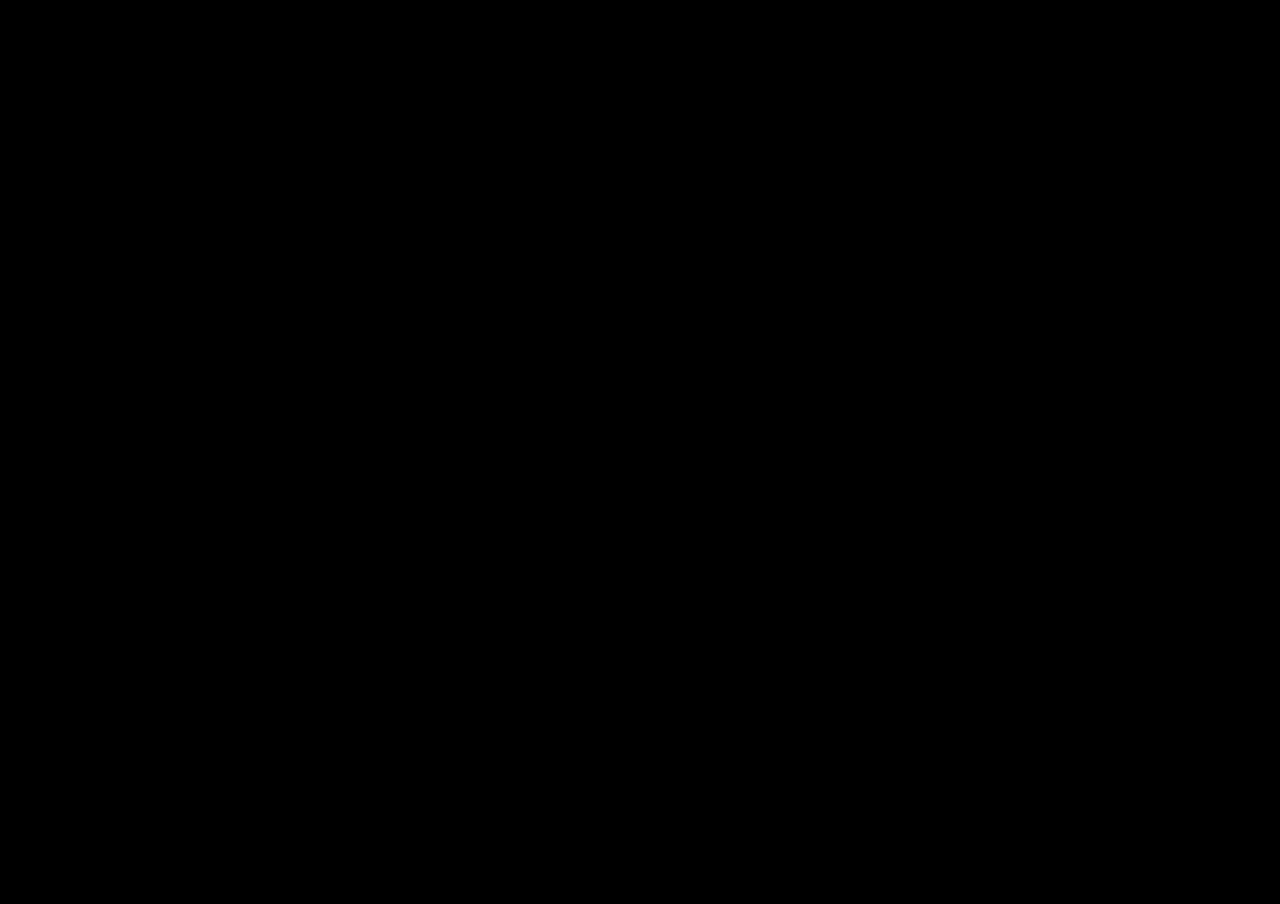
==== index.html @ 90baa3d6 "Initial commit: HIS map with radial expansion and metrics" ====
<!DOCTYPE html>
<html lang="zh-TW">
<head>
    <meta charset="UTF-8">
    <title>Somaliland HIS - Satellite High Contrast Overlay</title>
    <script src="https://d3js.org/d3.v7.min.js"></script>
    <style>
        /* 背景純黑，疊圖去背專用 */
        body { margin: 0; background: #000000; overflow: hidden; font-family: 'Inter', sans-serif; }
        svg { width: 100vw; height: 100vh; }
        
        /* 地圖邊框：增加線條粗細與外發光，防止被地形干擾 */
        .region {
            fill: rgba(0, 0, 0, 0);
            stroke: rgba(0, 255, 204, 0.4);
            stroke-width: 1.5px;
            filter: drop-shadow(0 0 2px rgba(0, 255, 204, 0.5));
            transition: all 2s ease;
        }

        /* 增強版區域渲染：提高不透明度 (0.15 -> 0.4) 與 亮度 */
        .active-tier-1, .active-tier-2, .active-tier-3 { 
            fill: rgba(0, 255, 204, 0.4) !important; /* 顯著增加顏色飽和度 */
            stroke: rgba(255, 255, 255, 0.9) !important; /* 邊界改為白青色，極高對比 */
            stroke-width: 2px !important;
            filter: drop-shadow(0 0 15px rgba(0, 255, 204, 0.8)) !important; /* 強烈發光 */
        }
       

        /* 醫院亮點：強化核心光點，讓點位在衛星圖上像「燈火」一樣亮 */
        .node-1 { fill: #FF4500; filter: drop-shadow(0 0 15px #FF4500) brightness(1.5); }
        .node-2 { fill: #FFD700; filter: drop-shadow(0 0 15px #FFD700) brightness(1.5); }
        .node-3 { fill: #00FA9A; filter: drop-shadow(0 0 15px #00FA9A) brightness(1.5); }

        /* 激光特效：掃描感加強 */
        .laser-flash {
            fill: rgba(255, 255, 255, 0.6) !important;
            filter: brightness(1.8) drop-shadow(0 0 25px #00ffcc) !important;
        }

        /* 標籤文字：增加黑色厚底陰影，確保在淡色沙地上也能看清 */
        .label { 
            font-size: 12px; 
            fill: #ffffff; 
            font-weight: 700; 
            pointer-events: none; 
            text-shadow: 0px 0px 8px #000, 0px 0px 12px #000; 
        }
    </style>
</head>
<body>

<svg id="map"></svg>

<script>
    const svg = d3.select("#map");
    const width = window.innerWidth;
    const height = window.innerHeight;

    // 醫院數據
    const tier1 = [
        { name: "Hargeisa Group Hospital", coords: [44.0573, 9.5606], region: "Woqooyi Galbeed" },
        { name: "Burao General Hospital", coords: [45.5342, 9.5215], region: "Togdheer" },
        { name: "Borama Regional Hospital", coords: [43.1843, 9.9361], region: "Awdal" },
        { name: "Berbera Regional Hospital", coords: [45.0111, 10.4362], region: "Sahil" },
        { name: "Erigavo General Hospital", coords: [47.3686, 10.6158], region: "Sanaag" }
    ];

    const tier2 = [
        { name: "Sheikh General Hospital", coords: [45.1883, 9.9282], region: "Sahil" },
        { name: "Salaxley District Hospital", coords: [44.1524, 9.1895], region: "Woqooyi Galbeed" },
        { name: "Baligubadle District Hospital", coords: [43.8821, 9.1125], region: "Woqooyi Galbeed" },
        { name: "Gabiley General Hospital", coords: [43.6235, 9.7025], region: "Woqooyi Galbeed" }
    ];

    const tier3 = [
        { name: "Las Anod General Hospital", coords: [47.3597, 8.4772], region: "Sool" },
        { name: "Zeila Hospital", coords: [43.4731, 11.3488], region: "Awdal" },
        { name: "Odweyne Hospital", coords: [45.0642, 9.4056], region: "Togdheer" },
        { name: "Caynaba Hospital", coords: [46.4111, 9.4292], region: "Sool" },
        { name: "Badhan Hospital", coords: [48.3511, 10.7125], region: "Sanaag" }
    ];

    d3.json("Regions.geojson").then(data => {
        // 使用 Equirectangular 投影對齊 Google Earth
        const projection = d3.geoEquirectangular().fitSize([width * 0.9, height * 0.9], data);
        const path = d3.geoPath().projection(projection);

        const regions = svg.append("g")
            .selectAll("path")
            .data(data.features)
            .enter()
            .append("path")
            .attr("d", path)
            .attr("class", "region")
            .attr("data-region", d => d.properties.NAM_1 || d.properties.NAME_1 || d.properties.admin_name)
            .attr("transform", `translate(${width*0.05}, ${height*0.05})`);

        const nodeGroup = svg.append("g")
            .attr("transform", `translate(${width*0.05}, ${height*0.05})`);

        function activateHIS(dataset, nodeClass, activeRegionClass, delayBase, isSimultaneous = false) {
            dataset.forEach((d, i) => {
                const nodeDelay = isSimultaneous ? delayBase : delayBase + i * 850;

                nodeGroup.append("circle")
                    .attr("cx", projection(d.coords)[0])
                    .attr("cy", projection(d.coords)[1])
                    .attr("r", 0)
                    .attr("class", nodeClass)
                    .transition().delay(nodeDelay).duration(1000).attr("r", 6); // 稍微放大點位

                nodeGroup.append("text")
                    .attr("x", projection(d.coords)[0] + 14)
                    .attr("y", projection(d.coords)[1] + 5)
                    .text(d.name)
                    .attr("class", "label")
                    .style("opacity", 0)
                    .transition().delay(nodeDelay + 500).duration(800).style("opacity", 1);

                const regionDelay = nodeDelay + 1200;
                regions.filter(function() { return d3.select(this).attr("data-region") === d.region; })
                    .transition().delay(regionDelay).duration(2000)
                    .attr("class", function() { return d3.select(this).attr("class") + " " + activeRegionClass; });
            });
        }

        activateHIS(tier1, "node-1", "active-tier-1", 1000, false);
        setTimeout(() => activateHIS(tier2, "node-2", "active-tier-2", 0, true), 7000);
        setTimeout(() => activateHIS(tier3, "node-3", "active-tier-3", 0, true), 11000);

        setTimeout(() => {
            regions.transition()
                .duration(400)
                .attr("class", function() { return d3.select(this).attr("class") + " laser-flash"; })
                .transition()
                .duration(1500)
                .attr("class", function() { return d3.select(this).attr("class").replace("laser-flash", ""); });
        }, 16000);

    });
</script>
</body>
</html>
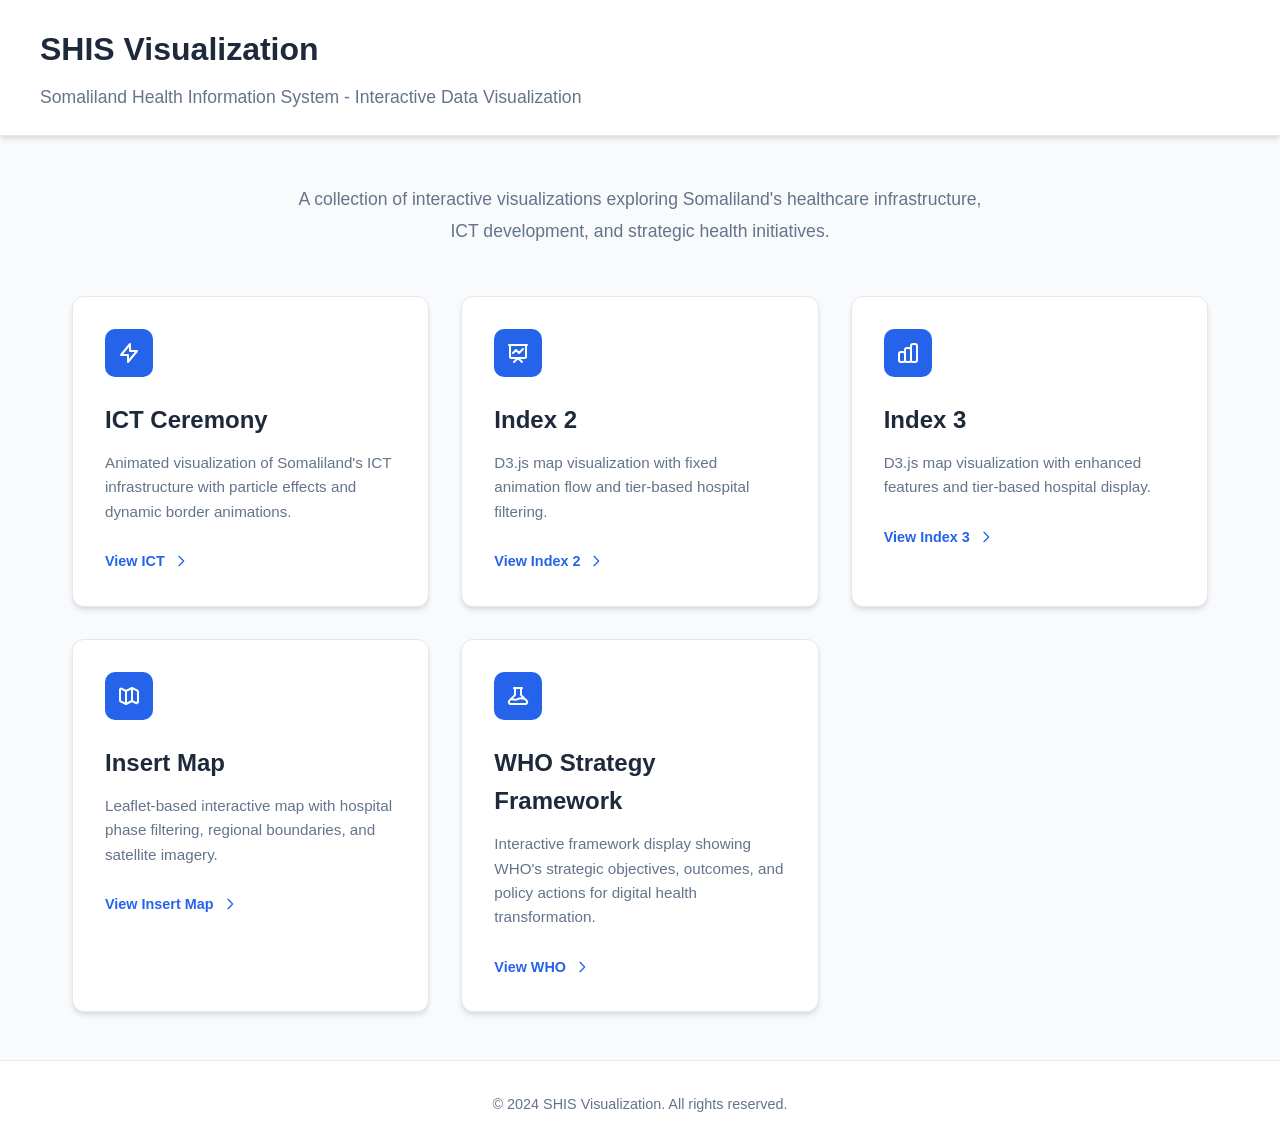
==== commit b090707a: "Reframe: 重整結構，改成單一首頁集結所有小靜態html" ====
--- a/index.html
+++ b/index.html
@@ -1,144 +1,109 @@
 <!DOCTYPE html>
-<html lang="zh-TW">
+<html lang="en">
 <head>
     <meta charset="UTF-8">
-    <title>Somaliland HIS - Satellite High Contrast Overlay</title>
-    <script src="https://d3js.org/d3.v7.min.js"></script>
-    <style>
-        /* 背景純黑，疊圖去背專用 */
-        body { margin: 0; background: #000000; overflow: hidden; font-family: 'Inter', sans-serif; }
-        svg { width: 100vw; height: 100vh; }
-        
-        /* 地圖邊框：增加線條粗細與外發光，防止被地形干擾 */
-        .region {
-            fill: rgba(0, 0, 0, 0);
-            stroke: rgba(0, 255, 204, 0.4);
-            stroke-width: 1.5px;
-            filter: drop-shadow(0 0 2px rgba(0, 255, 204, 0.5));
-            transition: all 2s ease;
-        }
-
-        /* 增強版區域渲染：提高不透明度 (0.15 -> 0.4) 與 亮度 */
-        .active-tier-1, .active-tier-2, .active-tier-3 { 
-            fill: rgba(0, 255, 204, 0.4) !important; /* 顯著增加顏色飽和度 */
-            stroke: rgba(255, 255, 255, 0.9) !important; /* 邊界改為白青色，極高對比 */
-            stroke-width: 2px !important;
-            filter: drop-shadow(0 0 15px rgba(0, 255, 204, 0.8)) !important; /* 強烈發光 */
-        }
-       
-
-        /* 醫院亮點：強化核心光點，讓點位在衛星圖上像「燈火」一樣亮 */
-        .node-1 { fill: #FF4500; filter: drop-shadow(0 0 15px #FF4500) brightness(1.5); }
-        .node-2 { fill: #FFD700; filter: drop-shadow(0 0 15px #FFD700) brightness(1.5); }
-        .node-3 { fill: #00FA9A; filter: drop-shadow(0 0 15px #00FA9A) brightness(1.5); }
-
-        /* 激光特效：掃描感加強 */
-        .laser-flash {
-            fill: rgba(255, 255, 255, 0.6) !important;
-            filter: brightness(1.8) drop-shadow(0 0 25px #00ffcc) !important;
-        }
-
-        /* 標籤文字：增加黑色厚底陰影，確保在淡色沙地上也能看清 */
-        .label { 
-            font-size: 12px; 
-            fill: #ffffff; 
-            font-weight: 700; 
-            pointer-events: none; 
-            text-shadow: 0px 0px 8px #000, 0px 0px 12px #000; 
-        }
-    </style>
+    <meta name="viewport" content="width=device-width, initial-scale=1.0">
+    <title>SHIS Visualization</title>
+    <link rel="stylesheet" href="css/style.css">
 </head>
 <body>
+    <header>
+        <div class="header-content">
+            <h1>SHIS Visualization</h1>
+            <p class="subtitle">Somaliland Health Information System - Interactive Data Visualization</p>
+        </div>
+    </header>
 
-<svg id="map"></svg>
+    <main>
+        <div class="intro">
+            <p>A collection of interactive visualizations exploring Somaliland's healthcare infrastructure, ICT development, and strategic health initiatives.</p>
+        </div>
 
-<script>
-    const svg = d3.select("#map");
-    const width = window.innerWidth;
-    const height = window.innerHeight;
+        <div class="cards-grid">
+            <a href="original/ict/" class="card">
+                <div class="card-icon">
+                    <svg fill="none" stroke="currentColor" viewBox="0 0 24 24">
+                        <path stroke-linecap="round" stroke-linejoin="round" stroke-width="2" d="M13 10V3L4 14h7v7l9-11h-7z"/>
+                    </svg>
+                </div>
+                <h2>ICT Ceremony</h2>
+                <p>Animated visualization of Somaliland's ICT infrastructure with particle effects and dynamic border animations.</p>
+                <span class="card-link">
+                    View ICT
+                    <svg fill="none" stroke="currentColor" viewBox="0 0 24 24">
+                        <path stroke-linecap="round" stroke-linejoin="round" stroke-width="2" d="M9 5l7 7-7 7"/>
+                    </svg>
+                </span>
+            </a>
 
-    // 醫院數據
-    const tier1 = [
-        { name: "Hargeisa Group Hospital", coords: [44.0573, 9.5606], region: "Woqooyi Galbeed" },
-        { name: "Burao General Hospital", coords: [45.5342, 9.5215], region: "Togdheer" },
-        { name: "Borama Regional Hospital", coords: [43.1843, 9.9361], region: "Awdal" },
-        { name: "Berbera Regional Hospital", coords: [45.0111, 10.4362], region: "Sahil" },
-        { name: "Erigavo General Hospital", coords: [47.3686, 10.6158], region: "Sanaag" }
-    ];
+            <a href="original/index2/" class="card">
+                <div class="card-icon">
+                    <svg fill="none" stroke="currentColor" viewBox="0 0 24 24">
+                        <path stroke-linecap="round" stroke-linejoin="round" stroke-width="2" d="M7 12l3-3 3 3 4-4M8 21l4-4 4 4M3 4h18M4 4h16v12a1 1 0 01-1 1H5a1 1 0 01-1-1V4z"/>
+                    </svg>
+                </div>
+                <h2>Index 2</h2>
+                <p>D3.js map visualization with fixed animation flow and tier-based hospital filtering.</p>
+                <span class="card-link">
+                    View Index 2
+                    <svg fill="none" stroke="currentColor" viewBox="0 0 24 24">
+                        <path stroke-linecap="round" stroke-linejoin="round" stroke-width="2" d="M9 5l7 7-7 7"/>
+                    </svg>
+                </span>
+            </a>
 
-    const tier2 = [
-        { name: "Sheikh General Hospital", coords: [45.1883, 9.9282], region: "Sahil" },
-        { name: "Salaxley District Hospital", coords: [44.1524, 9.1895], region: "Woqooyi Galbeed" },
-        { name: "Baligubadle District Hospital", coords: [43.8821, 9.1125], region: "Woqooyi Galbeed" },
-        { name: "Gabiley General Hospital", coords: [43.6235, 9.7025], region: "Woqooyi Galbeed" }
-    ];
+            <a href="original/index3/" class="card">
+                <div class="card-icon">
+                    <svg fill="none" stroke="currentColor" viewBox="0 0 24 24">
+                        <path stroke-linecap="round" stroke-linejoin="round" stroke-width="2" d="M9 19v-6a2 2 0 00-2-2H5a2 2 0 00-2 2v6a2 2 0 002 2h2a2 2 0 002-2zm0 0V9a2 2 0 012-2h2a2 2 0 012 2v10m-6 0a2 2 0 002 2h2a2 2 0 002-2m0 0V5a2 2 0 012-2h2a2 2 0 012 2v14a2 2 0 01-2 2h-2a2 2 0 01-2-2z"/>
+                    </svg>
+                </div>
+                <h2>Index 3</h2>
+                <p>D3.js map visualization with enhanced features and tier-based hospital display.</p>
+                <span class="card-link">
+                    View Index 3
+                    <svg fill="none" stroke="currentColor" viewBox="0 0 24 24">
+                        <path stroke-linecap="round" stroke-linejoin="round" stroke-width="2" d="M9 5l7 7-7 7"/>
+                    </svg>
+                </span>
+            </a>
 
-    const tier3 = [
-        { name: "Las Anod General Hospital", coords: [47.3597, 8.4772], region: "Sool" },
-        { name: "Zeila Hospital", coords: [43.4731, 11.3488], region: "Awdal" },
-        { name: "Odweyne Hospital", coords: [45.0642, 9.4056], region: "Togdheer" },
-        { name: "Caynaba Hospital", coords: [46.4111, 9.4292], region: "Sool" },
-        { name: "Badhan Hospital", coords: [48.3511, 10.7125], region: "Sanaag" }
-    ];
+            <a href="original/insert-map/" class="card">
+                <div class="card-icon">
+                    <svg fill="none" stroke="currentColor" viewBox="0 0 24 24">
+                        <path stroke-linecap="round" stroke-linejoin="round" stroke-width="2" d="M9 20l-5.447-2.724A1 1 0 013 16.382V5.618a1 1 0 011.447-.894L9 7m0 13l6-3m-6 3V7m6 10l4.553 2.276A1 1 0 0121 18.382V7.618a1 1 0 01-.553-.894L15 4m0 13V4m0 0L9 7"/>
+                    </svg>
+                </div>
+                <h2>Insert Map</h2>
+                <p>Leaflet-based interactive map with hospital phase filtering, regional boundaries, and satellite imagery.</p>
+                <span class="card-link">
+                    View Insert Map
+                    <svg fill="none" stroke="currentColor" viewBox="0 0 24 24">
+                        <path stroke-linecap="round" stroke-linejoin="round" stroke-width="2" d="M9 5l7 7-7 7"/>
+                    </svg>
+                </span>
+            </a>
 
-    d3.json("Regions.geojson").then(data => {
-        // 使用 Equirectangular 投影對齊 Google Earth
-        const projection = d3.geoEquirectangular().fitSize([width * 0.9, height * 0.9], data);
-        const path = d3.geoPath().projection(projection);
+            <a href="original/who/" class="card">
+                <div class="card-icon">
+                    <svg fill="none" stroke="currentColor" viewBox="0 0 24 24">
+                        <path stroke-linecap="round" stroke-linejoin="round" stroke-width="2" d="M19.428 15.428a2 2 0 00-1.022-.547l-2.387-.477a6 6 0 00-3.86.517l-.318.158a6 6 0 01-3.86.517L6.05 15.21a2 2 0 00-1.806.547M8 4h8l-1 1v5.172a2 2 0 00.586 1.414l5 5c1.26 1.26.367 3.414-1.415 3.414H4.828c-1.782 0-2.674-2.154-1.414-3.414l5-5A2 2 0 009 10.172V5L8 4z"/>
+                    </svg>
+                </div>
+                <h2>WHO Strategy Framework</h2>
+                <p>Interactive framework display showing WHO's strategic objectives, outcomes, and policy actions for digital health transformation.</p>
+                <span class="card-link">
+                    View WHO
+                    <svg fill="none" stroke="currentColor" viewBox="0 0 24 24">
+                        <path stroke-linecap="round" stroke-linejoin="round" stroke-width="2" d="M9 5l7 7-7 7"/>
+                    </svg>
+                </span>
+            </a>
+        </div>
+    </main>
 
-        const regions = svg.append("g")
-            .selectAll("path")
-            .data(data.features)
-            .enter()
-            .append("path")
-            .attr("d", path)
-            .attr("class", "region")
-            .attr("data-region", d => d.properties.NAM_1 || d.properties.NAME_1 || d.properties.admin_name)
-            .attr("transform", `translate(${width*0.05}, ${height*0.05})`);
-
-        const nodeGroup = svg.append("g")
-            .attr("transform", `translate(${width*0.05}, ${height*0.05})`);
-
-        function activateHIS(dataset, nodeClass, activeRegionClass, delayBase, isSimultaneous = false) {
-            dataset.forEach((d, i) => {
-                const nodeDelay = isSimultaneous ? delayBase : delayBase + i * 850;
-
-                nodeGroup.append("circle")
-                    .attr("cx", projection(d.coords)[0])
-                    .attr("cy", projection(d.coords)[1])
-                    .attr("r", 0)
-                    .attr("class", nodeClass)
-                    .transition().delay(nodeDelay).duration(1000).attr("r", 6); // 稍微放大點位
-
-                nodeGroup.append("text")
-                    .attr("x", projection(d.coords)[0] + 14)
-                    .attr("y", projection(d.coords)[1] + 5)
-                    .text(d.name)
-                    .attr("class", "label")
-                    .style("opacity", 0)
-                    .transition().delay(nodeDelay + 500).duration(800).style("opacity", 1);
-
-                const regionDelay = nodeDelay + 1200;
-                regions.filter(function() { return d3.select(this).attr("data-region") === d.region; })
-                    .transition().delay(regionDelay).duration(2000)
-                    .attr("class", function() { return d3.select(this).attr("class") + " " + activeRegionClass; });
-            });
-        }
-
-        activateHIS(tier1, "node-1", "active-tier-1", 1000, false);
-        setTimeout(() => activateHIS(tier2, "node-2", "active-tier-2", 0, true), 7000);
-        setTimeout(() => activateHIS(tier3, "node-3", "active-tier-3", 0, true), 11000);
-
-        setTimeout(() => {
-            regions.transition()
-                .duration(400)
-                .attr("class", function() { return d3.select(this).attr("class") + " laser-flash"; })
-                .transition()
-                .duration(1500)
-                .attr("class", function() { return d3.select(this).attr("class").replace("laser-flash", ""); });
-        }, 16000);
-
-    });
-</script>
+    <footer>
+        <p>&copy; 2024 SHIS Visualization. All rights reserved.</p>
+    </footer>
 </body>
 </html>
--- a/css/style.css
+++ b/css/style.css
@@ -0,0 +1,205 @@
+/* Homepage Styles */
+:root {
+    --primary: #2563eb;
+    --primary-dark: #1e40af;
+    --secondary: #64748b;
+    --bg-light: #f8fafc;
+    --bg-white: #ffffff;
+    --text-dark: #1e293b;
+    --text-light: #64748b;
+    --border: #e2e8f0;
+    --shadow: 0 4px 6px -1px rgba(0, 0, 0, 0.1), 0 2px 4px -1px rgba(0, 0, 0, 0.06);
+    --shadow-lg: 0 10px 15px -3px rgba(0, 0, 0, 0.1), 0 4px 6px -2px rgba(0, 0, 0, 0.05);
+}
+
+* {
+    margin: 0;
+    padding: 0;
+    box-sizing: border-box;
+}
+
+body {
+    font-family: -apple-system, BlinkMacSystemFont, 'Segoe UI', Roboto, 'Helvetica Neue', Arial, sans-serif;
+    background: var(--bg-light);
+    color: var(--text-dark);
+    line-height: 1.6;
+    min-height: 100vh;
+    display: flex;
+    flex-direction: column;
+}
+
+header {
+    background: var(--bg-white);
+    border-bottom: 1px solid var(--border);
+    padding: 1.5rem 2rem;
+    box-shadow: var(--shadow);
+}
+
+.header-content {
+    max-width: 1200px;
+    margin: 0 auto;
+}
+
+h1 {
+    font-size: 2rem;
+    font-weight: 700;
+    color: var(--text-dark);
+    margin-bottom: 0.5rem;
+}
+
+.subtitle {
+    color: var(--text-light);
+    font-size: 1.1rem;
+}
+
+main {
+    flex: 1;
+    padding: 3rem 2rem;
+    max-width: 1200px;
+    margin: 0 auto;
+    width: 100%;
+}
+
+.intro {
+    text-align: center;
+    margin-bottom: 3rem;
+    max-width: 700px;
+    margin-left: auto;
+    margin-right: auto;
+}
+
+.intro p {
+    color: var(--text-light);
+    font-size: 1.1rem;
+    line-height: 1.8;
+}
+
+.cards-grid {
+    display: grid;
+    grid-template-columns: repeat(auto-fit, minmax(300px, 1fr));
+    gap: 2rem;
+    margin-top: 2rem;
+}
+
+.card {
+    background: var(--bg-white);
+    border-radius: 12px;
+    padding: 2rem;
+    border: 1px solid var(--border);
+    box-shadow: var(--shadow);
+    transition: all 0.3s ease;
+    text-decoration: none;
+    color: inherit;
+    display: block;
+}
+
+.card:hover {
+    transform: translateY(-4px);
+    box-shadow: var(--shadow-lg);
+    border-color: var(--primary);
+}
+
+.card-icon {
+    width: 48px;
+    height: 48px;
+    background: var(--primary);
+    border-radius: 10px;
+    display: flex;
+    align-items: center;
+    justify-content: center;
+    margin-bottom: 1.5rem;
+}
+
+.card-icon svg {
+    width: 24px;
+    height: 24px;
+    color: white;
+}
+
+.card h2 {
+    font-size: 1.5rem;
+    font-weight: 600;
+    margin-bottom: 0.75rem;
+    color: var(--text-dark);
+}
+
+.card p {
+    color: var(--text-light);
+    font-size: 0.95rem;
+    line-height: 1.6;
+    margin-bottom: 1.5rem;
+}
+
+.card-link {
+    color: var(--primary);
+    font-weight: 600;
+    font-size: 0.9rem;
+    display: inline-flex;
+    align-items: center;
+    gap: 0.5rem;
+}
+
+.card-link:hover {
+    color: var(--primary-dark);
+}
+
+.card-link svg {
+    width: 16px;
+    height: 16px;
+    transition: transform 0.2s ease;
+}
+
+.card:hover .card-link svg {
+    transform: translateX(4px);
+}
+
+footer {
+    background: var(--bg-white);
+    border-top: 1px solid var(--border);
+    padding: 2rem;
+    text-align: center;
+    color: var(--text-light);
+    font-size: 0.9rem;
+}
+
+@media (max-width: 768px) {
+    header {
+        padding: 1rem 1.5rem;
+    }
+
+    h1 {
+        font-size: 1.5rem;
+    }
+
+    main {
+        padding: 2rem 1.5rem;
+    }
+
+    .cards-grid {
+        grid-template-columns: 1fr;
+        gap: 1.5rem;
+    }
+}
+
+/* Navigation Back Button */
+.nav-back {
+    position: fixed;
+    top: 20px;
+    left: 20px;
+    z-index: 2000;
+    background: rgba(255, 255, 255, 0.9);
+    color: #1e293b;
+    padding: 10px 20px;
+    border-radius: 8px;
+    text-decoration: none;
+    font-weight: 600;
+    font-size: 14px;
+    box-shadow: 0 2px 8px rgba(0, 0, 0, 0.15);
+    transition: all 0.3s ease;
+}
+
+.nav-back:hover {
+    background: rgba(255, 255, 255, 1);
+    transform: translateY(-2px);
+    box-shadow: 0 4px 12px rgba(0, 0, 0, 0.2);
+}
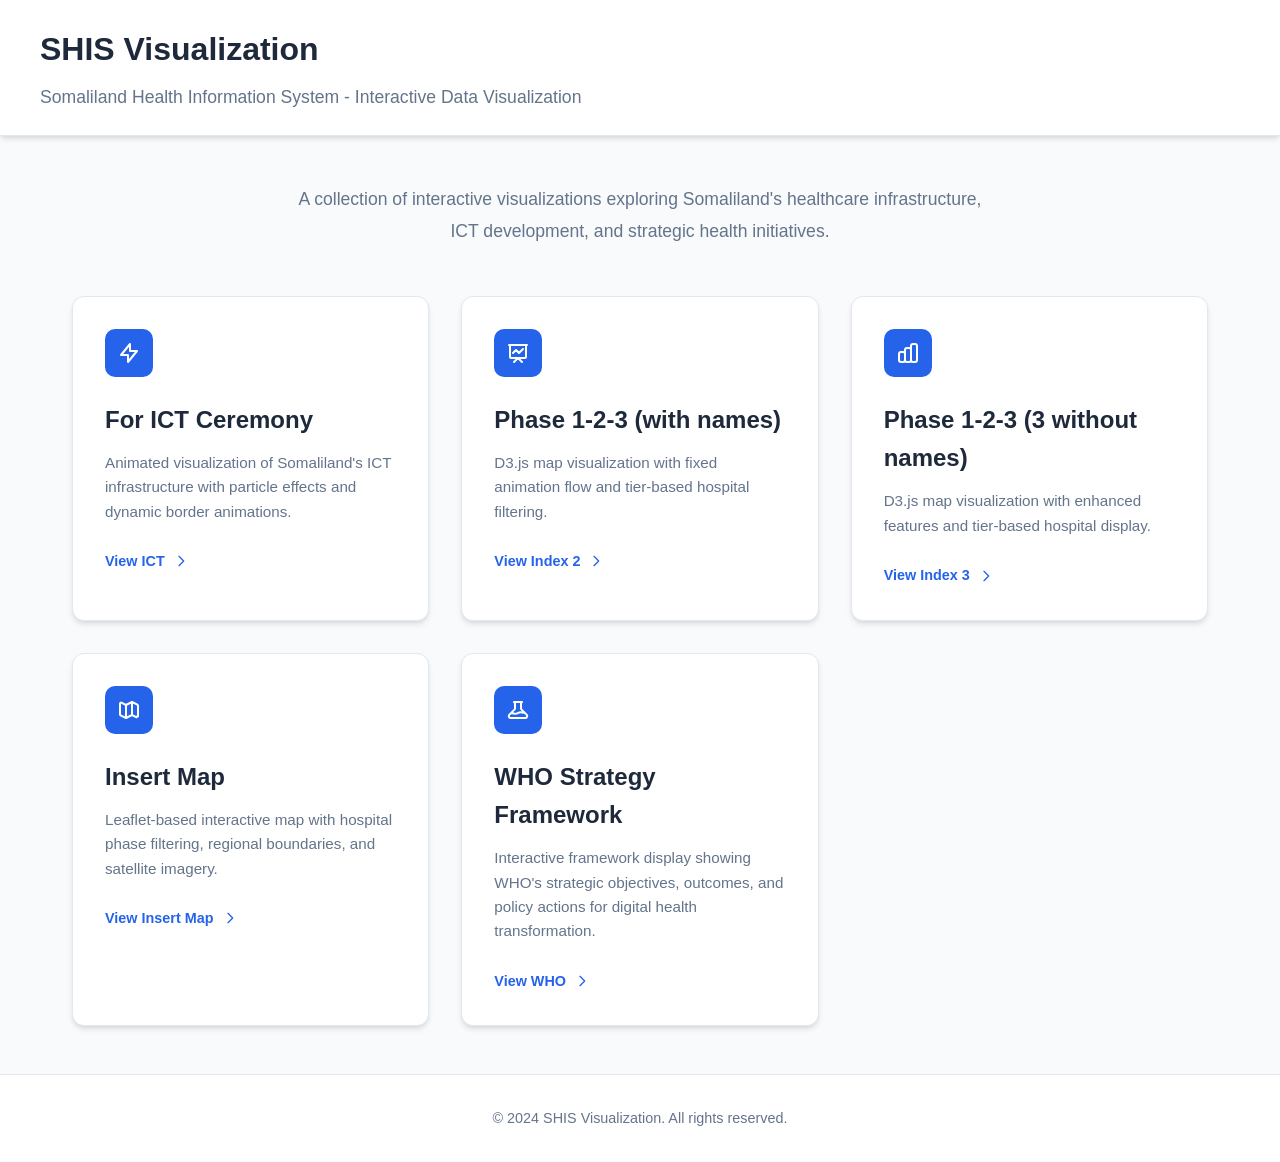
==== commit 1c104cd1: "style: 修改首頁卡片標題" ====
--- a/index.html
+++ b/index.html
@@ -26,7 +26,7 @@
                         <path stroke-linecap="round" stroke-linejoin="round" stroke-width="2" d="M13 10V3L4 14h7v7l9-11h-7z"/>
                     </svg>
                 </div>
-                <h2>ICT Ceremony</h2>
+                <h2>For ICT Ceremony</h2>
                 <p>Animated visualization of Somaliland's ICT infrastructure with particle effects and dynamic border animations.</p>
                 <span class="card-link">
                     View ICT
@@ -36,13 +36,13 @@
                 </span>
             </a>
 
-            <a href="original/index2/" class="card">
+            <a href="original/animation for phase 1-2-3 with name/" class="card">
                 <div class="card-icon">
                     <svg fill="none" stroke="currentColor" viewBox="0 0 24 24">
                         <path stroke-linecap="round" stroke-linejoin="round" stroke-width="2" d="M7 12l3-3 3 3 4-4M8 21l4-4 4 4M3 4h18M4 4h16v12a1 1 0 01-1 1H5a1 1 0 01-1-1V4z"/>
                     </svg>
                 </div>
-                <h2>Index 2</h2>
+                <h2>Phase 1-2-3 (with names)</h2>
                 <p>D3.js map visualization with fixed animation flow and tier-based hospital filtering.</p>
                 <span class="card-link">
                     View Index 2
@@ -52,13 +52,13 @@
                 </span>
             </a>
 
-            <a href="original/index3/" class="card">
+            <a href="original/animation for phase1-2-3 without name/" class="card">
                 <div class="card-icon">
                     <svg fill="none" stroke="currentColor" viewBox="0 0 24 24">
                         <path stroke-linecap="round" stroke-linejoin="round" stroke-width="2" d="M9 19v-6a2 2 0 00-2-2H5a2 2 0 00-2 2v6a2 2 0 002 2h2a2 2 0 002-2zm0 0V9a2 2 0 012-2h2a2 2 0 012 2v10m-6 0a2 2 0 002 2h2a2 2 0 002-2m0 0V5a2 2 0 012-2h2a2 2 0 012 2v14a2 2 0 01-2 2h-2a2 2 0 01-2-2z"/>
                     </svg>
                 </div>
-                <h2>Index 3</h2>
+                <h2>Phase 1-2-3 (3 without names)</h2>
                 <p>D3.js map visualization with enhanced features and tier-based hospital display.</p>
                 <span class="card-link">
                     View Index 3
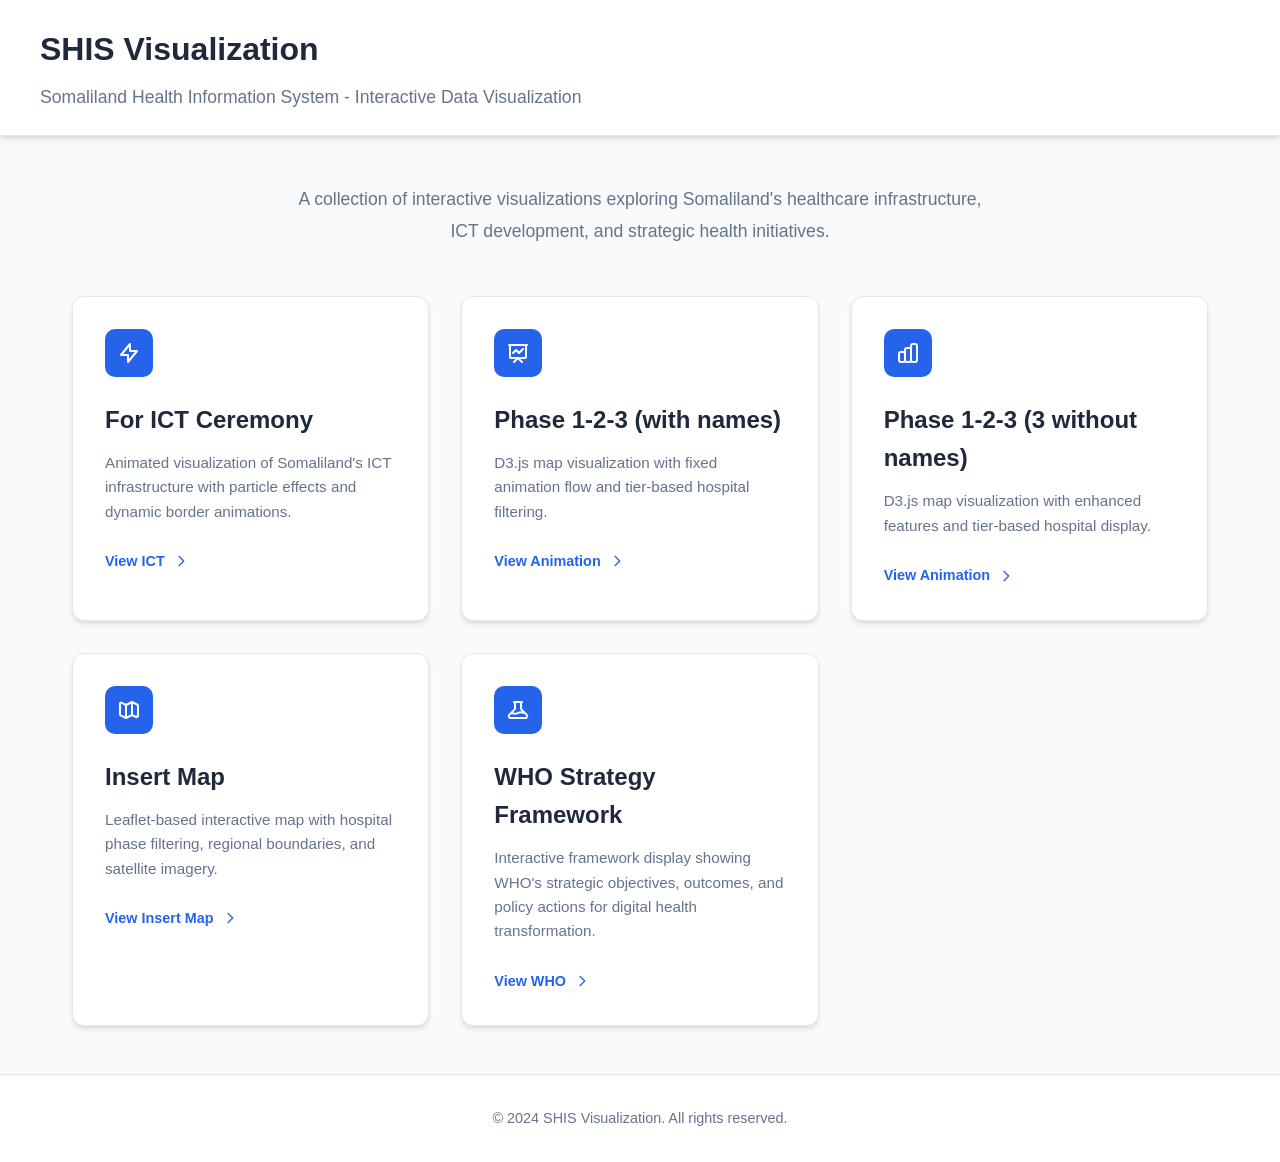
==== commit e9207bca: "style: 調整文字" ====
--- a/index.html
+++ b/index.html
@@ -20,7 +20,7 @@
         </div>
 
         <div class="cards-grid">
-            <a href="original/ict/" class="card">
+            <a href="views/ict/" class="card">
                 <div class="card-icon">
                     <svg fill="none" stroke="currentColor" viewBox="0 0 24 24">
                         <path stroke-linecap="round" stroke-linejoin="round" stroke-width="2" d="M13 10V3L4 14h7v7l9-11h-7z"/>
@@ -36,7 +36,7 @@
                 </span>
             </a>
 
-            <a href="original/animation for phase 1-2-3 with name/" class="card">
+            <a href="views/animation for phase 1-2-3 with name/" class="card">
                 <div class="card-icon">
                     <svg fill="none" stroke="currentColor" viewBox="0 0 24 24">
                         <path stroke-linecap="round" stroke-linejoin="round" stroke-width="2" d="M7 12l3-3 3 3 4-4M8 21l4-4 4 4M3 4h18M4 4h16v12a1 1 0 01-1 1H5a1 1 0 01-1-1V4z"/>
@@ -45,14 +45,14 @@
                 <h2>Phase 1-2-3 (with names)</h2>
                 <p>D3.js map visualization with fixed animation flow and tier-based hospital filtering.</p>
                 <span class="card-link">
-                    View Index 2
+                    View Animation
                     <svg fill="none" stroke="currentColor" viewBox="0 0 24 24">
                         <path stroke-linecap="round" stroke-linejoin="round" stroke-width="2" d="M9 5l7 7-7 7"/>
                     </svg>
                 </span>
             </a>
 
-            <a href="original/animation for phase1-2-3 without name/" class="card">
+            <a href="views/animation for phase1-2-3 without name/" class="card">
                 <div class="card-icon">
                     <svg fill="none" stroke="currentColor" viewBox="0 0 24 24">
                         <path stroke-linecap="round" stroke-linejoin="round" stroke-width="2" d="M9 19v-6a2 2 0 00-2-2H5a2 2 0 00-2 2v6a2 2 0 002 2h2a2 2 0 002-2zm0 0V9a2 2 0 012-2h2a2 2 0 012 2v10m-6 0a2 2 0 002 2h2a2 2 0 002-2m0 0V5a2 2 0 012-2h2a2 2 0 012 2v14a2 2 0 01-2 2h-2a2 2 0 01-2-2z"/>
@@ -61,14 +61,14 @@
                 <h2>Phase 1-2-3 (3 without names)</h2>
                 <p>D3.js map visualization with enhanced features and tier-based hospital display.</p>
                 <span class="card-link">
-                    View Index 3
+                    View Animation
                     <svg fill="none" stroke="currentColor" viewBox="0 0 24 24">
                         <path stroke-linecap="round" stroke-linejoin="round" stroke-width="2" d="M9 5l7 7-7 7"/>
                     </svg>
                 </span>
             </a>
 
-            <a href="original/insert-map/" class="card">
+            <a href="views/insert-map/" class="card">
                 <div class="card-icon">
                     <svg fill="none" stroke="currentColor" viewBox="0 0 24 24">
                         <path stroke-linecap="round" stroke-linejoin="round" stroke-width="2" d="M9 20l-5.447-2.724A1 1 0 013 16.382V5.618a1 1 0 011.447-.894L9 7m0 13l6-3m-6 3V7m6 10l4.553 2.276A1 1 0 0121 18.382V7.618a1 1 0 01-.553-.894L15 4m0 13V4m0 0L9 7"/>
@@ -84,7 +84,7 @@
                 </span>
             </a>
 
-            <a href="original/who/" class="card">
+            <a href="views/who/" class="card">
                 <div class="card-icon">
                     <svg fill="none" stroke="currentColor" viewBox="0 0 24 24">
                         <path stroke-linecap="round" stroke-linejoin="round" stroke-width="2" d="M19.428 15.428a2 2 0 00-1.022-.547l-2.387-.477a6 6 0 00-3.86.517l-.318.158a6 6 0 01-3.86.517L6.05 15.21a2 2 0 00-1.806.547M8 4h8l-1 1v5.172a2 2 0 00.586 1.414l5 5c1.26 1.26.367 3.414-1.415 3.414H4.828c-1.782 0-2.674-2.154-1.414-3.414l5-5A2 2 0 009 10.172V5L8 4z"/>
